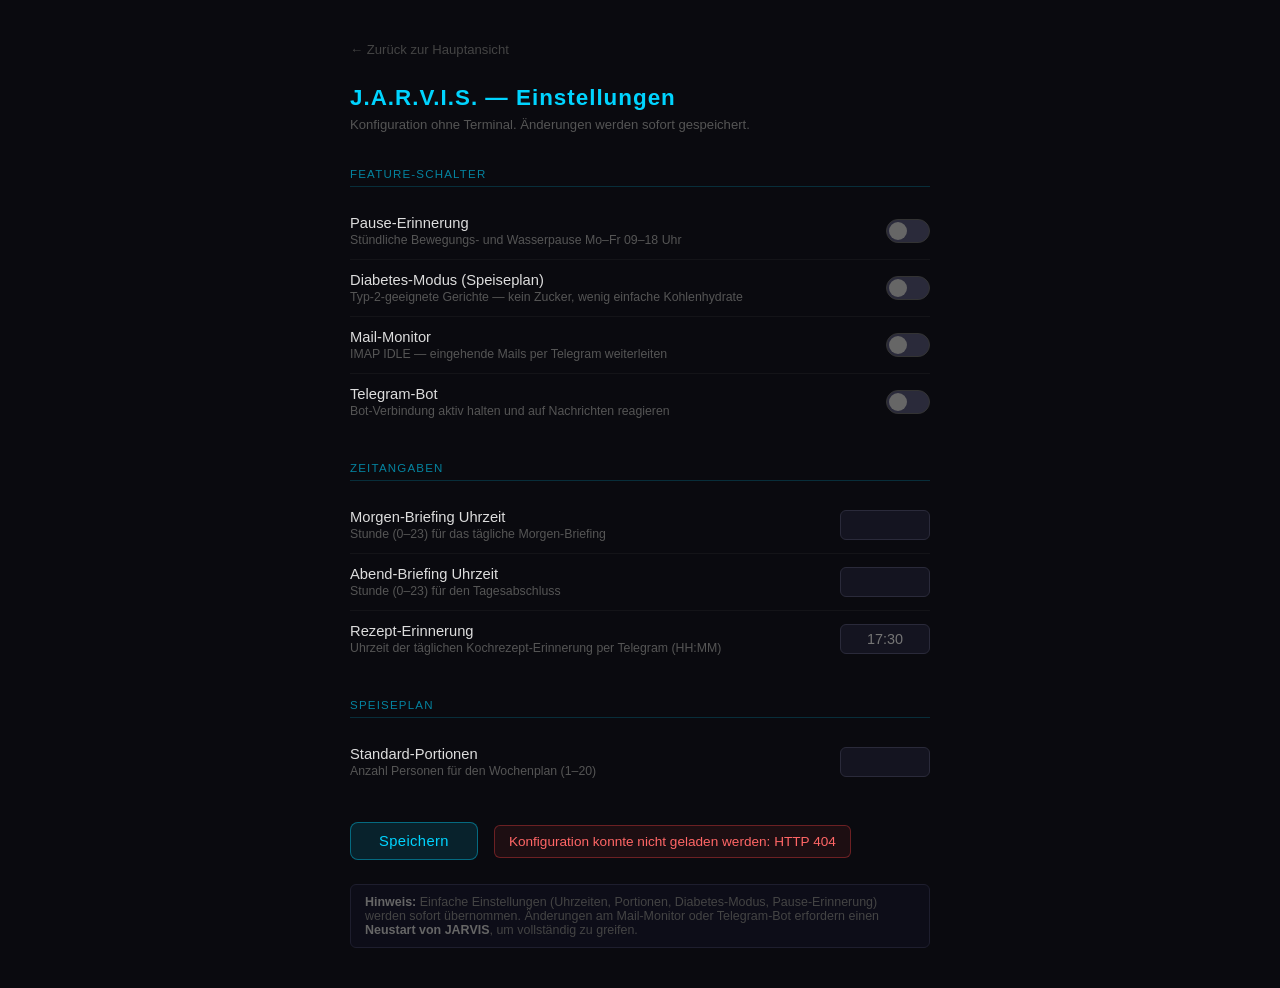
==== frontend/admin.html @ 2d942451 "feat(#253): Admin-Panel — JARVIS-Features per Web-UI konfigurieren Implementiert ein einfaches /admi" ====
<!DOCTYPE html>
<html lang="de">
<head>
    <meta charset="UTF-8">
    <meta name="viewport" content="width=device-width, initial-scale=1.0">
    <title>JARVIS Admin</title>
    <style>
        * { margin: 0; padding: 0; box-sizing: border-box; }

        body {
            background: #0a0a0f;
            color: #e0e0e0;
            font-family: -apple-system, BlinkMacSystemFont, 'Segoe UI', sans-serif;
            min-height: 100vh;
            padding: 40px 20px;
        }

        .container {
            max-width: 580px;
            margin: 0 auto;
        }

        h1 {
            color: #00d4ff;
            font-size: 1.4em;
            font-weight: 600;
            letter-spacing: 1px;
            margin-bottom: 6px;
        }

        .subtitle {
            color: #555;
            font-size: 0.82em;
            margin-bottom: 36px;
        }

        .section {
            margin-bottom: 32px;
        }

        .section-title {
            color: rgba(0, 212, 255, 0.6);
            font-size: 0.72em;
            text-transform: uppercase;
            letter-spacing: 1.2px;
            border-bottom: 1px solid rgba(0, 212, 255, 0.18);
            padding-bottom: 6px;
            margin-bottom: 16px;
        }

        .field {
            display: flex;
            align-items: center;
            justify-content: space-between;
            padding: 12px 0;
            border-bottom: 1px solid rgba(255, 255, 255, 0.04);
            gap: 16px;
        }

        .field:last-child {
            border-bottom: none;
        }

        .field-label {
            flex: 1;
        }

        .field-name {
            font-size: 0.92em;
            color: #ddd;
        }

        .field-desc {
            font-size: 0.77em;
            color: #555;
            margin-top: 2px;
        }

        /* Toggle switch */
        .toggle-wrap {
            flex-shrink: 0;
        }

        .toggle {
            position: relative;
            display: inline-block;
            width: 44px;
            height: 24px;
        }

        .toggle input {
            opacity: 0;
            width: 0;
            height: 0;
        }

        .slider {
            position: absolute;
            cursor: pointer;
            top: 0; left: 0; right: 0; bottom: 0;
            background: #2a2a3a;
            border-radius: 24px;
            transition: background 0.2s;
            border: 1px solid #333;
        }

        .slider:before {
            content: "";
            position: absolute;
            height: 18px;
            width: 18px;
            left: 2px;
            bottom: 2px;
            background: #666;
            border-radius: 50%;
            transition: transform 0.2s, background 0.2s;
        }

        input:checked + .slider {
            background: rgba(0, 212, 255, 0.18);
            border-color: rgba(0, 212, 255, 0.5);
        }

        input:checked + .slider:before {
            transform: translateX(20px);
            background: #00d4ff;
        }

        /* Number / text inputs */
        .input-wrap {
            flex-shrink: 0;
        }

        input[type="number"],
        input[type="text"] {
            background: #141420;
            border: 1px solid #2a2a3a;
            border-radius: 6px;
            color: #e0e0e0;
            font-size: 0.9em;
            padding: 6px 10px;
            width: 90px;
            text-align: center;
            transition: border-color 0.15s;
        }

        input[type="number"]:focus,
        input[type="text"]:focus {
            outline: none;
            border-color: rgba(0, 212, 255, 0.5);
        }

        /* Save button */
        .actions {
            margin-top: 32px;
            display: flex;
            align-items: center;
            gap: 16px;
            flex-wrap: wrap;
        }

        button#save-btn {
            background: rgba(0, 212, 255, 0.12);
            border: 1px solid rgba(0, 212, 255, 0.4);
            border-radius: 8px;
            color: #00d4ff;
            cursor: pointer;
            font-size: 0.92em;
            font-weight: 500;
            letter-spacing: 0.4px;
            padding: 10px 28px;
            transition: background 0.15s, border-color 0.15s;
        }

        button#save-btn:hover {
            background: rgba(0, 212, 255, 0.2);
            border-color: rgba(0, 212, 255, 0.7);
        }

        button#save-btn:disabled {
            opacity: 0.4;
            cursor: not-allowed;
        }

        #feedback {
            font-size: 0.85em;
            padding: 8px 14px;
            border-radius: 6px;
            display: none;
        }

        #feedback.success {
            background: rgba(0, 255, 136, 0.08);
            border: 1px solid rgba(0, 255, 136, 0.3);
            color: #00ff88;
            display: block;
        }

        #feedback.error {
            background: rgba(255, 68, 68, 0.08);
            border: 1px solid rgba(255, 68, 68, 0.35);
            color: #ff6666;
            display: block;
        }

        .restart-note {
            margin-top: 24px;
            font-size: 0.78em;
            color: #444;
            padding: 10px 14px;
            border: 1px solid #1e1e2e;
            border-radius: 6px;
            background: #0d0d18;
        }

        .restart-note strong {
            color: #666;
        }

        a.back-link {
            display: inline-block;
            margin-bottom: 28px;
            color: #444;
            font-size: 0.82em;
            text-decoration: none;
        }

        a.back-link:hover { color: #00d4ff; }
    </style>
</head>
<body>
<div class="container">
    <a href="/" class="back-link">← Zurück zur Hauptansicht</a>

    <h1>J.A.R.V.I.S. &mdash; Einstellungen</h1>
    <p class="subtitle">Konfiguration ohne Terminal. Änderungen werden sofort gespeichert.</p>

    <form id="admin-form" novalidate>

        <!-- Feature-Schalter -->
        <div class="section">
            <div class="section-title">Feature-Schalter</div>

            <div class="field">
                <div class="field-label">
                    <div class="field-name">Pause-Erinnerung</div>
                    <div class="field-desc">Stündliche Bewegungs- und Wasserpause Mo–Fr 09–18 Uhr</div>
                </div>
                <div class="toggle-wrap">
                    <label class="toggle">
                        <input type="checkbox" id="pause_reminder_enabled" name="pause_reminder_enabled">
                        <span class="slider"></span>
                    </label>
                </div>
            </div>

            <div class="field">
                <div class="field-label">
                    <div class="field-name">Diabetes-Modus (Speiseplan)</div>
                    <div class="field-desc">Typ-2-geeignete Gerichte — kein Zucker, wenig einfache Kohlenhydrate</div>
                </div>
                <div class="toggle-wrap">
                    <label class="toggle">
                        <input type="checkbox" id="meal_plan_diabetes_mode" name="meal_plan_diabetes_mode">
                        <span class="slider"></span>
                    </label>
                </div>
            </div>

            <div class="field">
                <div class="field-label">
                    <div class="field-name">Mail-Monitor</div>
                    <div class="field-desc">IMAP IDLE — eingehende Mails per Telegram weiterleiten</div>
                </div>
                <div class="toggle-wrap">
                    <label class="toggle">
                        <input type="checkbox" id="mail_monitor_enabled" name="mail_monitor_enabled">
                        <span class="slider"></span>
                    </label>
                </div>
            </div>

            <div class="field">
                <div class="field-label">
                    <div class="field-name">Telegram-Bot</div>
                    <div class="field-desc">Bot-Verbindung aktiv halten und auf Nachrichten reagieren</div>
                </div>
                <div class="toggle-wrap">
                    <label class="toggle">
                        <input type="checkbox" id="telegram_enabled" name="telegram_enabled">
                        <span class="slider"></span>
                    </label>
                </div>
            </div>
        </div>

        <!-- Zeitangaben -->
        <div class="section">
            <div class="section-title">Zeitangaben</div>

            <div class="field">
                <div class="field-label">
                    <div class="field-name">Morgen-Briefing Uhrzeit</div>
                    <div class="field-desc">Stunde (0–23) für das tägliche Morgen-Briefing</div>
                </div>
                <div class="input-wrap">
                    <input type="number" id="morning_hour" name="morning_hour" min="0" max="23">
                </div>
            </div>

            <div class="field">
                <div class="field-label">
                    <div class="field-name">Abend-Briefing Uhrzeit</div>
                    <div class="field-desc">Stunde (0–23) für den Tagesabschluss</div>
                </div>
                <div class="input-wrap">
                    <input type="number" id="evening_hour" name="evening_hour" min="0" max="23">
                </div>
            </div>

            <div class="field">
                <div class="field-label">
                    <div class="field-name">Rezept-Erinnerung</div>
                    <div class="field-desc">Uhrzeit der täglichen Kochrezept-Erinnerung per Telegram (HH:MM)</div>
                </div>
                <div class="input-wrap">
                    <input type="text" id="meal_plan_reminder_time" name="meal_plan_reminder_time"
                           placeholder="17:30" maxlength="5">
                </div>
            </div>
        </div>

        <!-- Speiseplan -->
        <div class="section">
            <div class="section-title">Speiseplan</div>

            <div class="field">
                <div class="field-label">
                    <div class="field-name">Standard-Portionen</div>
                    <div class="field-desc">Anzahl Personen für den Wochenplan (1–20)</div>
                </div>
                <div class="input-wrap">
                    <input type="number" id="meal_plan_servings_default" name="meal_plan_servings_default"
                           min="1" max="20">
                </div>
            </div>
        </div>

        <div class="actions">
            <button type="submit" id="save-btn">Speichern</button>
            <div id="feedback"></div>
        </div>

        <div class="restart-note">
            <strong>Hinweis:</strong>
            Einfache Einstellungen (Uhrzeiten, Portionen, Diabetes-Modus, Pause-Erinnerung)
            werden sofort übernommen. Änderungen am Mail-Monitor oder Telegram-Bot
            erfordern einen <strong>Neustart von JARVIS</strong>, um vollständig zu greifen.
        </div>

    </form>
</div>

<script>
(function () {
    const form = document.getElementById('admin-form');
    const feedback = document.getElementById('feedback');
    const saveBtn = document.getElementById('save-btn');

    function showFeedback(msg, type) {
        feedback.textContent = msg;
        feedback.className = type;  // 'success' or 'error'
        setTimeout(() => { feedback.className = ''; }, 5000);
    }

    // Load current config from API
    async function loadConfig() {
        try {
            const res = await fetch('/admin/config');
            if (!res.ok) throw new Error('HTTP ' + res.status);
            const cfg = await res.json();

            // Booleans -> toggles
            ['pause_reminder_enabled', 'meal_plan_diabetes_mode',
             'mail_monitor_enabled', 'telegram_enabled'].forEach(function (key) {
                const el = document.getElementById(key);
                if (el && cfg[key] !== undefined) el.checked = Boolean(cfg[key]);
            });

            // Numbers / strings -> inputs
            ['morning_hour', 'evening_hour', 'meal_plan_servings_default',
             'meal_plan_reminder_time'].forEach(function (key) {
                const el = document.getElementById(key);
                if (el && cfg[key] !== undefined) el.value = cfg[key];
            });
        } catch (err) {
            showFeedback('Konfiguration konnte nicht geladen werden: ' + err.message, 'error');
        }
    }

    // Save config via API
    form.addEventListener('submit', async function (e) {
        e.preventDefault();
        saveBtn.disabled = true;

        const payload = {
            pause_reminder_enabled:   document.getElementById('pause_reminder_enabled').checked,
            meal_plan_diabetes_mode:  document.getElementById('meal_plan_diabetes_mode').checked,
            mail_monitor_enabled:     document.getElementById('mail_monitor_enabled').checked,
            telegram_enabled:         document.getElementById('telegram_enabled').checked,
            morning_hour:             parseInt(document.getElementById('morning_hour').value, 10),
            evening_hour:             parseInt(document.getElementById('evening_hour').value, 10),
            meal_plan_reminder_time:  document.getElementById('meal_plan_reminder_time').value.trim(),
            meal_plan_servings_default: parseInt(document.getElementById('meal_plan_servings_default').value, 10),
        };

        try {
            const res = await fetch('/admin/config', {
                method: 'POST',
                headers: { 'Content-Type': 'application/json' },
                body: JSON.stringify(payload),
            });
            const data = await res.json();
            if (!res.ok) {
                showFeedback('Fehler: ' + (data.detail || res.statusText), 'error');
            } else {
                showFeedback('Einstellungen gespeichert.', 'success');
            }
        } catch (err) {
            showFeedback('Netzwerkfehler: ' + err.message, 'error');
        } finally {
            saveBtn.disabled = false;
        }
    });

    loadConfig();
})();
</script>
</body>
</html>
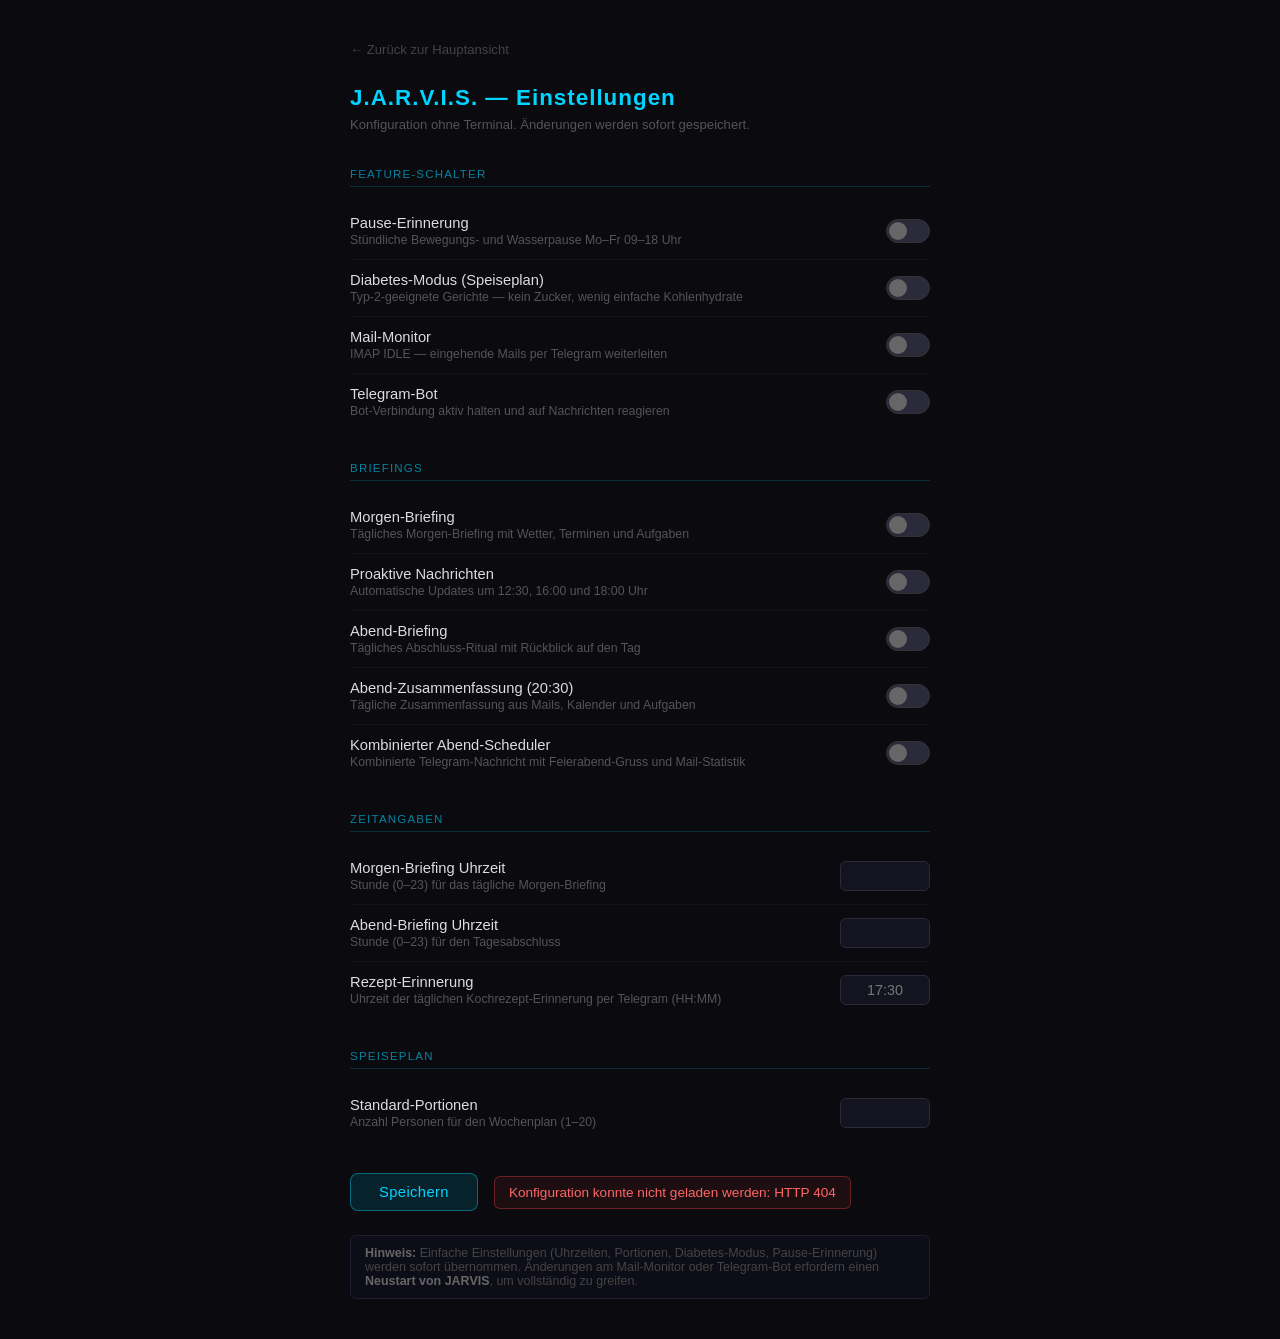
==== commit 66081b75: "Feature/258: Briefing-Toggles im Admin-Panel Fuegt fuenf neue boolesche Flags hinzu (alle default tr" ====
--- a/frontend/admin.html
+++ b/frontend/admin.html
@@ -294,6 +294,76 @@
             </div>
         </div>
 
+        <!-- Briefings -->
+        <div class="section">
+            <div class="section-title">Briefings</div>
+
+            <div class="field">
+                <div class="field-label">
+                    <div class="field-name">Morgen-Briefing</div>
+                    <div class="field-desc">Tägliches Morgen-Briefing mit Wetter, Terminen und Aufgaben</div>
+                </div>
+                <div class="toggle-wrap">
+                    <label class="toggle">
+                        <input type="checkbox" id="morning_brief_enabled" name="morning_brief_enabled">
+                        <span class="slider"></span>
+                    </label>
+                </div>
+            </div>
+
+            <div class="field">
+                <div class="field-label">
+                    <div class="field-name">Proaktive Nachrichten</div>
+                    <div class="field-desc">Automatische Updates um 12:30, 16:00 und 18:00 Uhr</div>
+                </div>
+                <div class="toggle-wrap">
+                    <label class="toggle">
+                        <input type="checkbox" id="proactive_briefs_enabled" name="proactive_briefs_enabled">
+                        <span class="slider"></span>
+                    </label>
+                </div>
+            </div>
+
+            <div class="field">
+                <div class="field-label">
+                    <div class="field-name">Abend-Briefing</div>
+                    <div class="field-desc">Tägliches Abschluss-Ritual mit Rückblick auf den Tag</div>
+                </div>
+                <div class="toggle-wrap">
+                    <label class="toggle">
+                        <input type="checkbox" id="evening_brief_enabled" name="evening_brief_enabled">
+                        <span class="slider"></span>
+                    </label>
+                </div>
+            </div>
+
+            <div class="field">
+                <div class="field-label">
+                    <div class="field-name">Abend-Zusammenfassung (20:30)</div>
+                    <div class="field-desc">Tägliche Zusammenfassung aus Mails, Kalender und Aufgaben</div>
+                </div>
+                <div class="toggle-wrap">
+                    <label class="toggle">
+                        <input type="checkbox" id="evening_summary_enabled" name="evening_summary_enabled">
+                        <span class="slider"></span>
+                    </label>
+                </div>
+            </div>
+
+            <div class="field">
+                <div class="field-label">
+                    <div class="field-name">Kombinierter Abend-Scheduler</div>
+                    <div class="field-desc">Kombinierte Telegram-Nachricht mit Feierabend-Gruss und Mail-Statistik</div>
+                </div>
+                <div class="toggle-wrap">
+                    <label class="toggle">
+                        <input type="checkbox" id="combined_evening_enabled" name="combined_evening_enabled">
+                        <span class="slider"></span>
+                    </label>
+                </div>
+            </div>
+        </div>
+
         <!-- Zeitangaben -->
         <div class="section">
             <div class="section-title">Zeitangaben</div>
@@ -382,7 +452,10 @@
 
             // Booleans -> toggles
             ['pause_reminder_enabled', 'meal_plan_diabetes_mode',
-             'mail_monitor_enabled', 'telegram_enabled'].forEach(function (key) {
+             'mail_monitor_enabled', 'telegram_enabled',
+             'morning_brief_enabled', 'proactive_briefs_enabled',
+             'evening_brief_enabled', 'evening_summary_enabled',
+             'combined_evening_enabled'].forEach(function (key) {
                 const el = document.getElementById(key);
                 if (el && cfg[key] !== undefined) el.checked = Boolean(cfg[key]);
             });
@@ -404,13 +477,18 @@
         saveBtn.disabled = true;
 
         const payload = {
-            pause_reminder_enabled:   document.getElementById('pause_reminder_enabled').checked,
-            meal_plan_diabetes_mode:  document.getElementById('meal_plan_diabetes_mode').checked,
-            mail_monitor_enabled:     document.getElementById('mail_monitor_enabled').checked,
-            telegram_enabled:         document.getElementById('telegram_enabled').checked,
-            morning_hour:             parseInt(document.getElementById('morning_hour').value, 10),
-            evening_hour:             parseInt(document.getElementById('evening_hour').value, 10),
-            meal_plan_reminder_time:  document.getElementById('meal_plan_reminder_time').value.trim(),
+            pause_reminder_enabled:    document.getElementById('pause_reminder_enabled').checked,
+            meal_plan_diabetes_mode:   document.getElementById('meal_plan_diabetes_mode').checked,
+            mail_monitor_enabled:      document.getElementById('mail_monitor_enabled').checked,
+            telegram_enabled:          document.getElementById('telegram_enabled').checked,
+            morning_brief_enabled:     document.getElementById('morning_brief_enabled').checked,
+            proactive_briefs_enabled:  document.getElementById('proactive_briefs_enabled').checked,
+            evening_brief_enabled:     document.getElementById('evening_brief_enabled').checked,
+            evening_summary_enabled:   document.getElementById('evening_summary_enabled').checked,
+            combined_evening_enabled:  document.getElementById('combined_evening_enabled').checked,
+            morning_hour:              parseInt(document.getElementById('morning_hour').value, 10),
+            evening_hour:              parseInt(document.getElementById('evening_hour').value, 10),
+            meal_plan_reminder_time:   document.getElementById('meal_plan_reminder_time').value.trim(),
             meal_plan_servings_default: parseInt(document.getElementById('meal_plan_servings_default').value, 10),
         };
 
